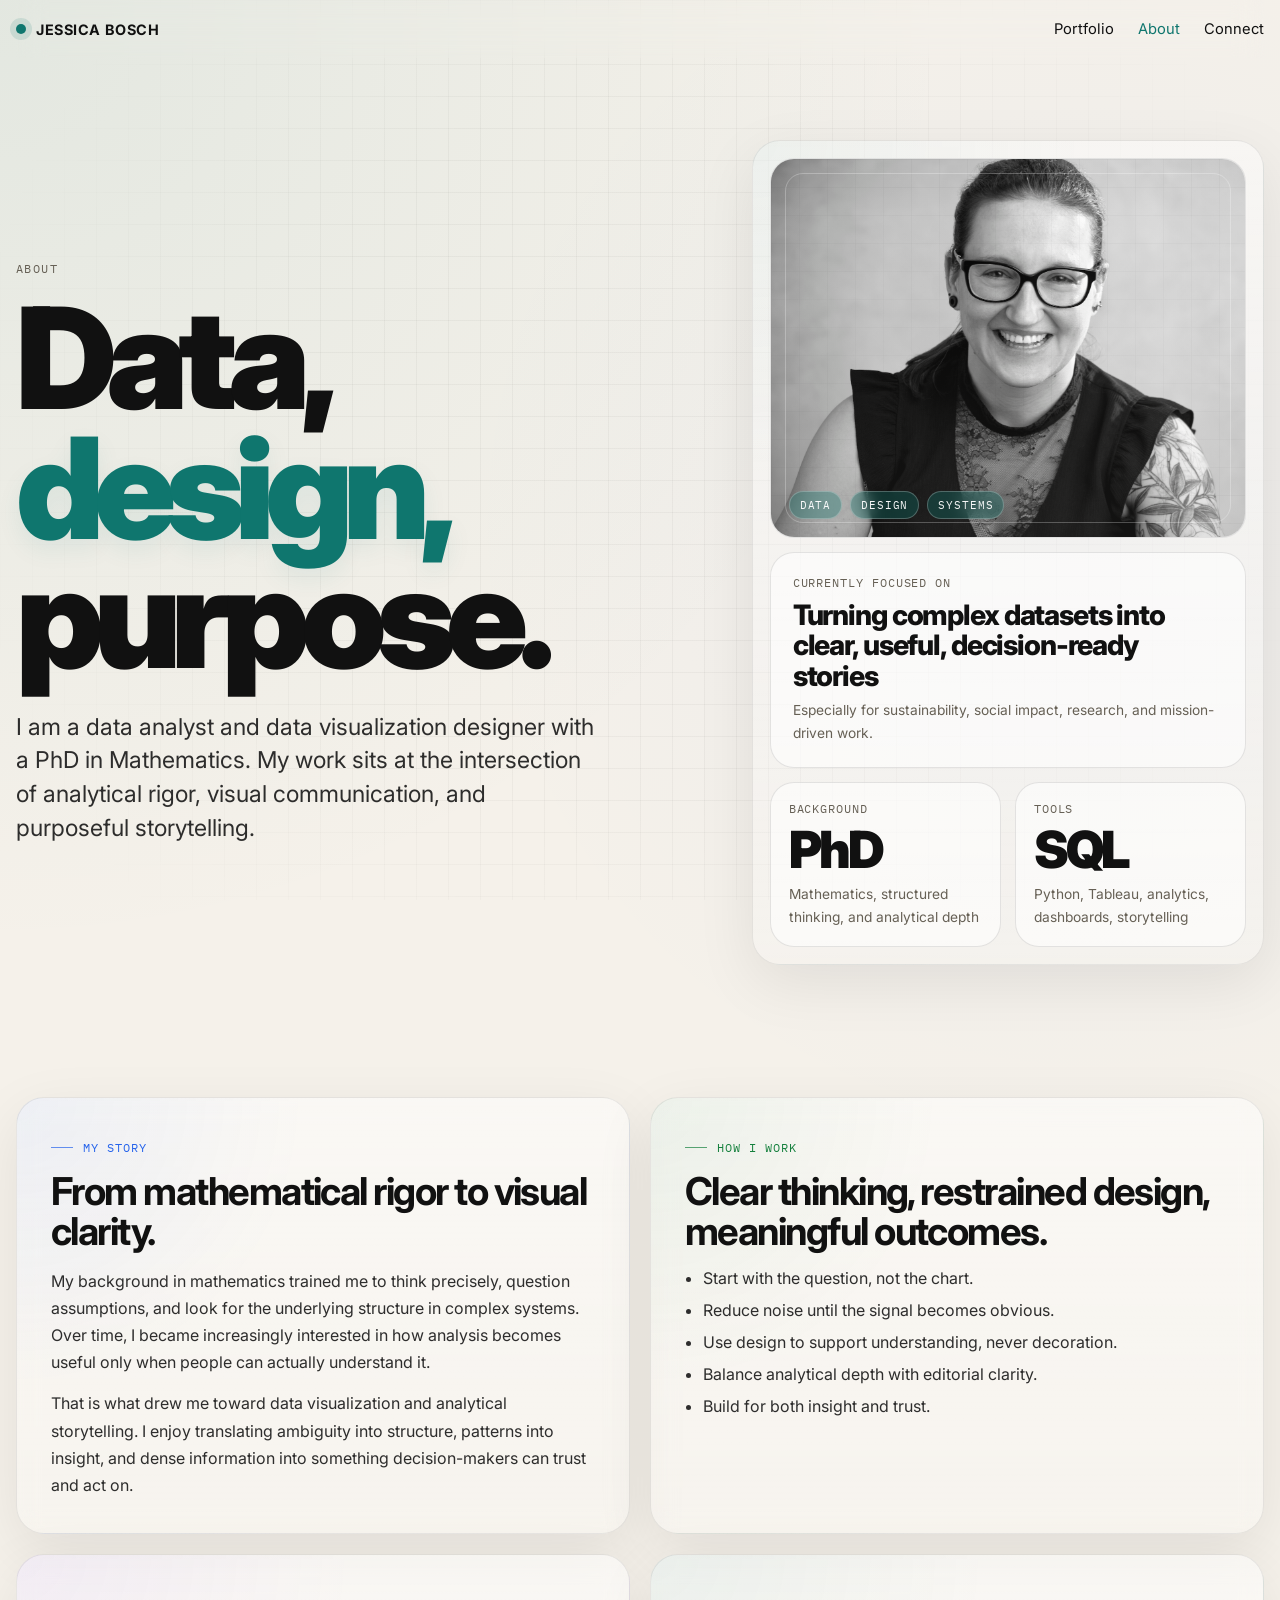
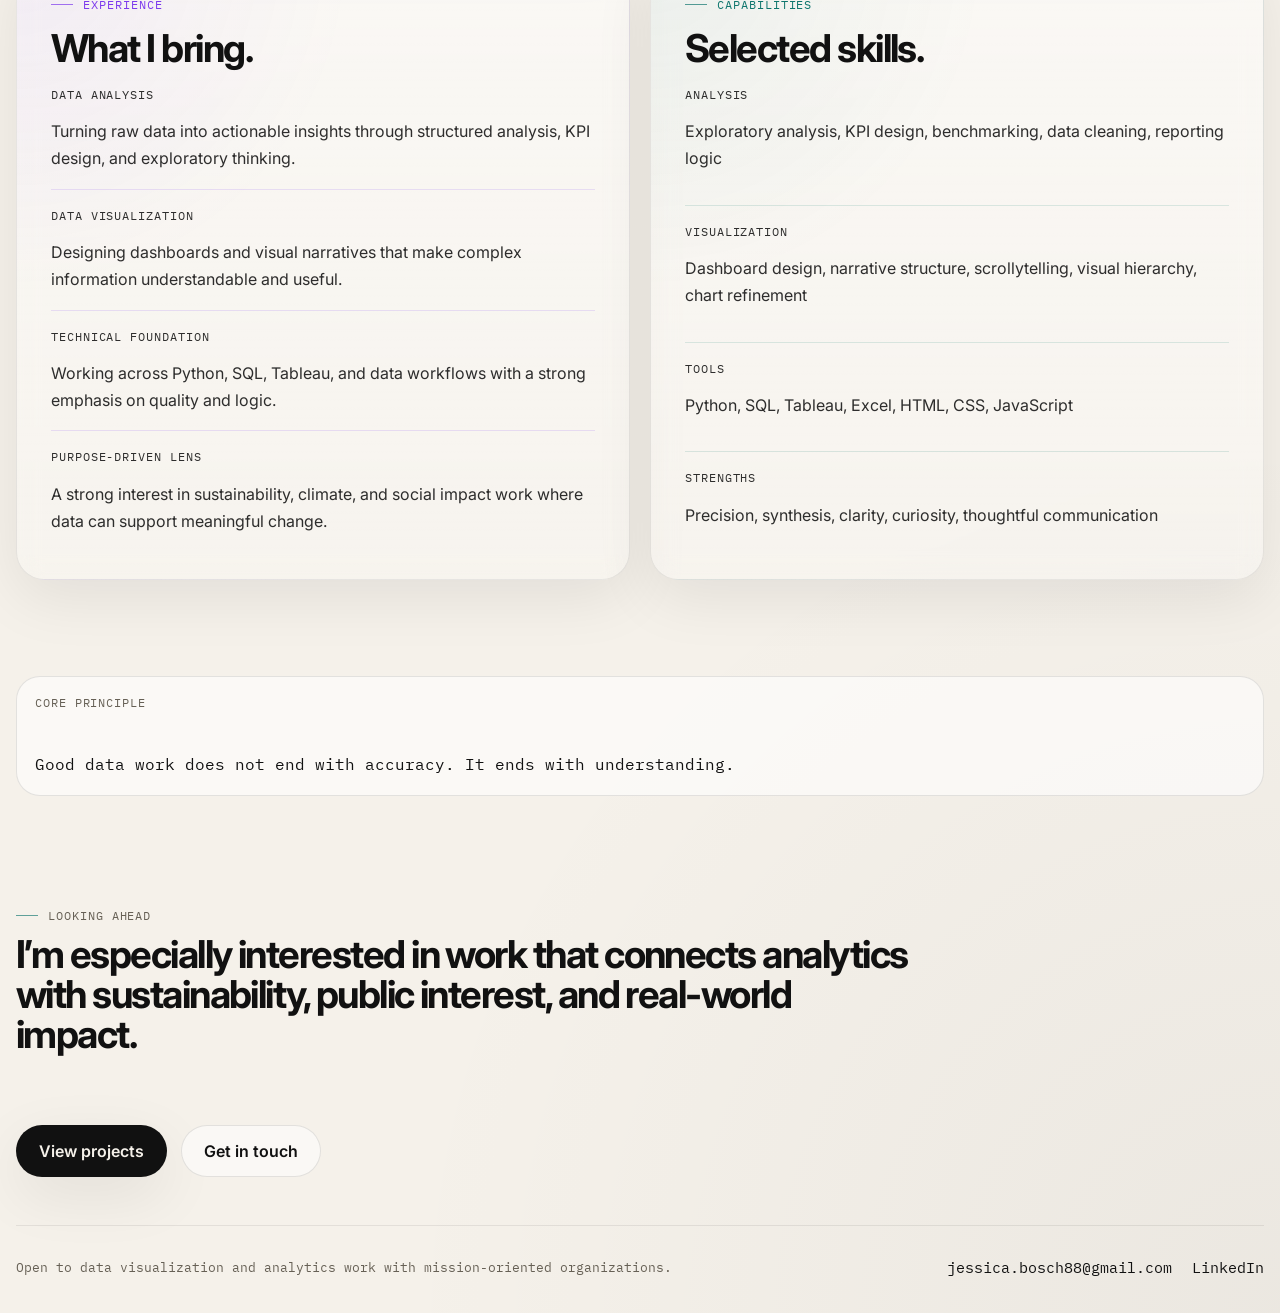
==== about.html @ f6d0ba3a "Homepage design with Portfolio and About section." ====
<!doctype html>
<html lang="en">
  <head>
    <meta charset="UTF-8" />
    <meta name="viewport" content="width=device-width, initial-scale=1.0" />
    <title>About | Jessica Bosch</title>
    <meta
      name="description"
      content="About Jessica Bosch — data analyst and data visualization designer focused on clarity, storytelling, and mission-driven work."
    />
    <link rel="preconnect" href="https://fonts.googleapis.com" />
    <link rel="preconnect" href="https://fonts.gstatic.com" crossorigin />
    <link
      href="https://fonts.googleapis.com/css2?family=Inter:wght@400;500;600;700;800;900&family=IBM+Plex+Mono:wght@400;500&display=swap"
      rel="stylesheet"
    />
    <link rel="stylesheet" href="style.css" />
  </head>
  <body>
    <div class="site-shell">
      <header class="site-header">
        <a href="index.html" class="brand" aria-label="Jessica Bosch home">
          <span class="brand-mark"></span>
          <span>Jessica Bosch</span>
        </a>

        <nav class="site-nav" aria-label="Primary navigation">
          <a href="portfolio.html">Portfolio</a>
          <a href="about.html" aria-current="page">About</a>
          <a href="index.html#connect">Connect</a>
        </nav>
      </header>

      <main class="about-page">
        <section class="hero">
          <section class="hero-copy">
            <p class="eyebrow">About</p>

            <h1 class="hero-title">
              Data,
              <span>design,</span>
              purpose.
            </h1>

            <div class="hero-intro">
              <p class="hero-lead">
                I am a data analyst and data visualization designer with a PhD
                in Mathematics. My work sits at the intersection of analytical
                rigor, visual communication, and purposeful storytelling.
              </p>
            </div>
          </section>

          <aside class="hero-panel" aria-label="Profile summary">
            <div class="panel-grid"></div>

            <div class="panel-card profile-photo profile-photo-data">
              <div class="profile-photo-grid" aria-hidden="true"></div>
              <img
                src="./img/jb_profile_2000px.jpg"
                alt="Portrait of Jessica Bosch"
              />
              <div class="profile-photo-meta" aria-hidden="true">
                <span>Data</span>
                <span>Design</span>
                <span>Systems</span>
              </div>
            </div>

            <div class="panel-card panel-card-large">
              <p class="panel-label">Currently focused on</p>
              <p class="panel-value">
                Turning complex datasets into clear, useful, decision-ready
                stories
              </p>
              <p class="panel-note">
                Especially for sustainability, social impact, research, and
                mission-driven work.
              </p>
            </div>

            <div class="panel-row">
              <div class="panel-card">
                <p class="panel-label">Background</p>
                <p class="panel-stat">PhD</p>
                <p class="panel-note">
                  Mathematics, structured thinking, and analytical depth
                </p>
              </div>

              <div class="panel-card">
                <p class="panel-label">Tools</p>
                <p class="panel-stat">SQL</p>
                <p class="panel-note">
                  Python, Tableau, analytics, dashboards, storytelling
                </p>
              </div>
            </div>
          </aside>
        </section>

        <section class="about-grid">
          <article class="about-section about-story">
            <p class="section-label">My story</p>
            <h2>From mathematical rigor to visual clarity.</h2>
            <p>
              My background in mathematics trained me to think precisely,
              question assumptions, and look for the underlying structure in
              complex systems. Over time, I became increasingly interested in
              how analysis becomes useful only when people can actually
              understand it.
            </p>
            <p>
              That is what drew me toward data visualization and analytical
              storytelling. I enjoy translating ambiguity into structure,
              patterns into insight, and dense information into something
              decision-makers can trust and act on.
            </p>
          </article>

          <article class="about-section about-approach">
            <p class="section-label">How I work</p>
            <h2>Clear thinking, restrained design, meaningful outcomes.</h2>
            <ul class="about-list">
              <li>Start with the question, not the chart.</li>
              <li>Reduce noise until the signal becomes obvious.</li>
              <li>Use design to support understanding, never decoration.</li>
              <li>Balance analytical depth with editorial clarity.</li>
              <li>Build for both insight and trust.</li>
            </ul>
          </article>

          <article class="about-section about-experience">
            <p class="section-label">Experience</p>
            <h2>What I bring.</h2>

            <div class="timeline">
              <div class="timeline-item">
                <p class="timeline-role">Data analysis</p>
                <p class="timeline-text">
                  Turning raw data into actionable insights through structured
                  analysis, KPI design, and exploratory thinking.
                </p>
              </div>

              <div class="timeline-item">
                <p class="timeline-role">Data visualization</p>
                <p class="timeline-text">
                  Designing dashboards and visual narratives that make complex
                  information understandable and useful.
                </p>
              </div>

              <div class="timeline-item">
                <p class="timeline-role">Technical foundation</p>
                <p class="timeline-text">
                  Working across Python, SQL, Tableau, and data workflows with a
                  strong emphasis on quality and logic.
                </p>
              </div>

              <div class="timeline-item">
                <p class="timeline-role">Purpose-driven lens</p>
                <p class="timeline-text">
                  A strong interest in sustainability, climate, and social
                  impact work where data can support meaningful change.
                </p>
              </div>
            </div>
          </article>

          <article class="about-section about-skills">
            <p class="section-label">Capabilities</p>
            <h2>Selected skills.</h2>

            <div class="skill-groups">
              <div class="skill-group">
                <p class="skill-label">Analysis</p>
                <p class="skill-copy">
                  Exploratory analysis, KPI design, benchmarking, data cleaning,
                  reporting logic
                </p>
              </div>

              <div class="skill-group">
                <p class="skill-label">Visualization</p>
                <p class="skill-copy">
                  Dashboard design, narrative structure, scrollytelling, visual
                  hierarchy, chart refinement
                </p>
              </div>

              <div class="skill-group">
                <p class="skill-label">Tools</p>
                <p class="skill-copy">
                  Python, SQL, Tableau, Excel, HTML, CSS, JavaScript
                </p>
              </div>

              <div class="skill-group">
                <p class="skill-label">Strengths</p>
                <p class="skill-copy">
                  Precision, synthesis, clarity, curiosity, thoughtful
                  communication
                </p>
              </div>
            </div>
          </article>
        </section>

        <section class="about-quote-block">
          <div class="panel-card panel-card-quote">
            <p class="panel-label">Core principle</p>
            <p class="quote">
              Good data work does not end with accuracy. It ends with
              understanding.
            </p>
          </div>
        </section>

        <section class="about-cta">
          <div class="about-cta-copy">
            <p class="section-label">Looking ahead</p>
            <h2>
              I’m especially interested in work that connects analytics with
              sustainability, public interest, and real-world impact.
            </h2>
          </div>

          <div class="hero-actions">
            <a class="button button-primary" href="portfolio.html">
              View projects
            </a>
            <a
              class="button button-secondary"
              href="mailto:jessica.bosch88@gmail.com"
            >
              Get in touch
            </a>
          </div>
        </section>
      </main>

      <footer class="site-footer">
        <p>
          Open to data visualization and analytics work with mission-oriented
          organizations.
        </p>

        <div class="footer-links">
          <a href="mailto:jessica.bosch88@gmail.com"
            >jessica.bosch88@gmail.com</a
          >
          <a
            href="https://www.linkedin.com/in/jbosch88/"
            target="_blank"
            rel="noreferrer"
          >
            LinkedIn
          </a>
        </div>
      </footer>
    </div>
  </body>
</html>
---- style.css ----
:root {
  --bg: #f5f1ea;
  --surface: rgba(255, 255, 255, 0.58);
  --surface-strong: rgba(255, 255, 255, 0.84);
  --text: #111111;
  --text-strong: rgba(17, 17, 17, 0.88);
  --muted: #666055;
  --line: rgba(17, 17, 17, 0.1);
  --line-strong: rgba(17, 17, 17, 0.22);

  --accent: #0f766e;
  --accent-strong: #0b5e57;
  --accent-soft: rgba(15, 118, 110, 0.12);
  --accent-wash: rgba(15, 118, 110, 0.06);

  --tableau-accent: #2563eb;
  --tableau-soft: rgba(37, 99, 235, 0.12);

  --github-accent: #15803d;
  --github-soft: rgba(21, 128, 61, 0.12);

  --system-accent: #7c3aed;
  --system-soft: rgba(124, 58, 237, 0.12);

  --shadow: 0 18px 60px rgba(17, 17, 17, 0.08);
}

*,
*::before,
*::after {
  box-sizing: border-box;
}

html {
  scroll-behavior: smooth;
}

body {
  margin: 0;
  min-height: 100vh;
  font-family: "Inter", sans-serif;
  color: var(--text);
  background:
    radial-gradient(
      circle at top left,
      rgba(15, 118, 110, 0.08),
      transparent 30%
    ),
    radial-gradient(
      circle at 85% 18%,
      rgba(37, 99, 235, 0.045),
      transparent 24%
    ),
    radial-gradient(
      circle at bottom right,
      rgba(17, 17, 17, 0.045),
      transparent 28%
    ),
    var(--bg);
  overflow-x: hidden;
  -webkit-font-smoothing: antialiased;
  text-rendering: optimizeLegibility;
}

body::before {
  content: "";
  position: fixed;
  inset: 0;
  background-image:
    linear-gradient(to right, rgba(17, 17, 17, 0.035) 1px, transparent 1px),
    linear-gradient(to bottom, rgba(17, 17, 17, 0.035) 1px, transparent 1px);
  background-size: 32px 32px;
  mask-image: radial-gradient(circle at center, black 45%, transparent 88%);
  pointer-events: none;
}

::selection {
  background: var(--text);
  color: var(--bg);
}

.site-shell {
  width: min(1440px, calc(100% - 32px));
  min-height: 100vh;
  margin: 0 auto;
  display: flex;
  flex-direction: column;
}

.site-header,
.site-footer {
  display: flex;
  align-items: center;
  justify-content: space-between;
  gap: 20px;
  padding: 20px 0;
}

.site-header {
  position: sticky;
  top: 0;
  z-index: 20;
  backdrop-filter: blur(14px);
}

.brand,
.site-nav a,
.site-footer a {
  color: var(--text);
  text-decoration: none;
}

.brand {
  display: inline-flex;
  align-items: center;
  gap: 10px;
  font-size: 0.9rem;
  font-weight: 700;
  letter-spacing: 0.04em;
  text-transform: uppercase;
}

.brand-mark {
  width: 10px;
  height: 10px;
  border-radius: 999px;
  background: var(--accent);
  box-shadow: 0 0 0 6px var(--accent-soft);
}

.site-nav {
  display: flex;
  gap: 24px;
}

.site-nav a,
.site-footer a {
  position: relative;
  font-size: 0.92rem;
}

.site-nav a::after,
.site-footer a::after {
  content: "";
  position: absolute;
  left: 0;
  bottom: -4px;
  width: 100%;
  height: 1px;
  background: currentColor;
  transform: scaleX(0);
  transform-origin: right;
  transition: transform 220ms ease;
}

.site-nav a:hover::after,
.site-footer a:hover::after {
  transform: scaleX(1);
  transform-origin: left;
}

a {
  transition:
    color 220ms ease,
    opacity 220ms ease;
}

.site-nav a:hover,
.site-footer a:hover,
.brand:hover {
  color: var(--accent);
}

.site-nav a[aria-current="page"] {
  color: var(--accent);
}

.site-nav a:focus-visible,
.site-footer a:focus-visible,
.button:focus-visible {
  outline: 2px solid var(--accent);
  outline-offset: 3px;
  border-radius: 999px;
}

.hero {
  flex: 1;
  display: grid;
  grid-template-columns: 1fr;
  gap: 32px;
  align-items: center;
  padding: 36px 0 28px;
}

.hero-copy,
.hero-panel {
  position: relative;
}

.eyebrow,
.panel-label,
.hero-meta,
.site-footer,
.quote {
  font-family: "IBM Plex Mono", monospace;
}

.eyebrow {
  margin: 0 0 18px;
  font-size: 0.78rem;
  letter-spacing: 0.12em;
  text-transform: uppercase;
  color: var(--muted);
}

.hero-title {
  margin: 0;
  max-width: 8ch;
  font-size: clamp(4rem, 12vw, 8.8rem);
  line-height: 0.92;
  letter-spacing: -0.07em;
  font-weight: 900;
}

.hero-title span {
  display: block;
  color: var(--accent);
  text-shadow: 0 10px 24px rgba(15, 118, 110, 0.08);
}

.hero-intro {
  margin-top: 28px;
  max-width: 580px;
}

.hero-lead {
  margin: 0;
  font-size: clamp(1.1rem, 2vw, 1.45rem);
  line-height: 1.45;
  color: var(--text-strong);
}

.hero-meta {
  margin: 14px 0 0;
  font-size: 0.9rem;
  line-height: 1.7;
  color: var(--muted);
}

.hero-actions {
  display: flex;
  flex-wrap: wrap;
  gap: 14px;
  margin-top: 34px;
}

.button {
  display: inline-flex;
  align-items: center;
  justify-content: center;
  min-height: 52px;
  padding: 0 22px;
  border: 1px solid transparent;
  border-radius: 999px;
  text-decoration: none;
  font-weight: 600;
  transition:
    transform 220ms ease,
    background 220ms ease,
    border-color 220ms ease,
    color 220ms ease,
    box-shadow 220ms ease;
}

.button:hover {
  transform: translateY(-1px);
}

.button-primary {
  background: var(--text);
  color: var(--bg);
  box-shadow: var(--shadow);
}

.button-primary:hover {
  background: var(--accent);
  box-shadow: 0 18px 38px rgba(15, 118, 110, 0.22);
}

.button-secondary {
  background: rgba(255, 255, 255, 0.52);
  color: var(--text);
  border-color: var(--line);
}

.button-secondary:hover {
  background: var(--surface-strong);
  border-color: rgba(15, 118, 110, 0.24);
  color: var(--accent-strong);
}

.hero-panel {
  display: flex;
  flex-direction: column;
  gap: 14px;
  min-height: auto;
  padding: 18px;
}

.panel-grid {
  position: absolute;
  inset: 0;
  border: 1px solid rgba(17, 17, 17, 0.08);
  border-radius: 28px;
  background:
    linear-gradient(
      180deg,
      rgba(255, 255, 255, 0.44),
      rgba(255, 255, 255, 0.18)
    ),
    radial-gradient(
      circle at top left,
      rgba(15, 118, 110, 0.08),
      transparent 34%
    );
  backdrop-filter: blur(16px);
  box-shadow: var(--shadow);
}
.panel-card,
.panel-row {
  position: relative;
  z-index: 1;
}
.panel-card:hover {
  transform: translateY(-4px);
  border-color: rgba(15, 118, 110, 0.2);
}

.panel-card-quote {
  background:
    linear-gradient(
      180deg,
      rgba(255, 255, 255, 0.56),
      rgba(255, 255, 255, 0.3)
    ),
    linear-gradient(135deg, rgba(15, 118, 110, 0.05), transparent 60%);
}

.hero-copy > *,
.hero-panel {
  opacity: 0;
  transform: translateY(18px);
  animation: riseIn 0.7s ease forwards;
}

.hero-title {
  animation-delay: 0.05s;
}

.hero-intro {
  animation-delay: 0.18s;
}

.hero-actions {
  animation-delay: 0.3s;
}

.hero-panel {
  animation-delay: 0.42s;
}

@keyframes riseIn {
  to {
    opacity: 1;
    transform: translateY(0);
  }
}

.panel-card {
  border: 1px solid var(--line);
  border-radius: 24px;
  padding: 18px;
  background: var(--surface);
  transition:
    transform 0.25s ease,
    border-color 0.25s ease;
}

.panel-card:hover {
  transform: translateY(-4px);
}

.panel-card-large {
  padding: 22px;
}

.panel-row {
  display: grid;
  grid-template-columns: 1fr 1fr;
  gap: 14px;
}

.panel-label {
  margin: 0 0 8px;
  font-size: 0.72rem;
  letter-spacing: 0.08em;
  text-transform: uppercase;
  color: var(--muted);
}

.panel-value {
  margin: 10px 0 8px;
  font-size: clamp(1.45rem, 2.2vw, 2rem);
  line-height: 1.08;
  font-weight: 800;
  letter-spacing: -0.04em;
}

.panel-stat {
  margin: 8px 0;
  font-size: clamp(2rem, 4vw, 3.25rem);
  line-height: 1;
  font-weight: 900;
  letter-spacing: -0.06em;
}

.panel-note,
.quote {
  margin: 0;
  font-size: 0.86rem;
  line-height: 1.65;
  color: var(--muted);
}

.panel-card-quote {
  min-height: 120px;
  display: flex;
  flex-direction: column;
  justify-content: space-between;
}

.quote {
  font-size: 1rem;
  color: var(--text);
}

.site-footer {
  font-size: 0.82rem;
  color: var(--muted);
  border-top: 1px solid rgba(17, 17, 17, 0.08);
  padding-bottom: 24px;
}

.footer-links {
  display: flex;
  gap: 20px;
  flex-wrap: wrap;
}

/* =========================
   NATIVE CURSOR BEHAVIOR
========================= */

/* Default cursor */
body {
  cursor: default;
}

/* Hand cursor on interactive elements */
a,
button {
  cursor: pointer;
}

@media (min-width: 960px) {
  .hero {
    grid-template-columns: minmax(0, 1.08fr) minmax(360px, 0.8fr);
    gap: 44px;
    padding: 48px 0 36px;
  }
}

@media (max-width: 959px) {
  .site-header {
    position: relative;
    padding-top: 18px;
  }

  .site-nav {
    gap: 16px;
    flex-wrap: wrap;
    justify-content: flex-end;
  }
}

@media (max-width: 720px) {
  .site-shell {
    width: min(100% - 24px, 1440px);
  }

  .site-header,
  .site-footer {
    flex-direction: column;
    align-items: flex-start;
  }

  .site-nav {
    justify-content: flex-start;
  }

  .hero {
    padding-top: 12px;
  }

  .panel-row {
    grid-template-columns: 1fr;
  }
}

@media (prefers-reduced-motion: reduce) {
  html {
    scroll-behavior: auto;
  }

  *,
  *::before,
  *::after {
    animation: none !important;
    transition: none !important;
  }
}

.about-page {
  display: flex;
  flex-direction: column;
  gap: 72px;
  padding: 24px 0 40px;
}

.about-section,
.about-quote-block,
.about-cta {
  opacity: 0;
  transform: translateY(18px);
  animation: riseIn 0.7s ease forwards;
}

.about-grid {
  display: grid;
  grid-template-columns: 1fr;
  gap: 18px;
}

.about-section {
  position: relative;
  border: 1px solid rgba(17, 17, 17, 0.08);
  border-radius: 28px;
  padding: 26px;
  background:
    linear-gradient(
      180deg,
      rgba(255, 255, 255, 0.5),
      rgba(255, 255, 255, 0.22)
    ),
    radial-gradient(
      circle at top left,
      var(--about-soft, rgba(15, 118, 110, 0.08)),
      transparent 38%
    );
  backdrop-filter: blur(12px);
  box-shadow: var(--shadow);
  transition:
    transform 0.25s ease,
    border-color 0.25s ease,
    box-shadow 0.25s ease;
}

.about-section:hover {
  transform: translateY(-4px);
  border-color: rgba(17, 17, 17, 0.14);
}

.about-section:nth-child(1) {
  animation-delay: 0.22s;
}

.about-section:nth-child(2) {
  animation-delay: 0.28s;
}

.about-section:nth-child(3) {
  animation-delay: 0.34s;
}

.about-section:nth-child(4) {
  animation-delay: 0.4s;
}

.section-label,
.skill-label,
.timeline-role {
  font-family: "IBM Plex Mono", monospace;
  text-transform: uppercase;
  letter-spacing: 0.08em;
}

.section-label {
  margin: 0 0 12px;
  font-size: 0.74rem;
  color: var(--muted);
}

.section-label {
  position: relative;
  display: inline-flex;
  align-items: center;
  gap: 10px;
}

.section-label::before {
  content: "";
  width: 22px;
  height: 1px;
  background: var(--accent);
  opacity: 0.65;
}

.about-section .section-label {
  color: var(--about-accent, var(--muted));
}

.about-section .section-label::before {
  background: var(--about-accent, var(--accent));
  opacity: 0.7;
}

.about-section h2,
.about-cta h2 {
  margin: 0 0 16px;
  font-size: clamp(1.65rem, 3vw, 2.6rem);
  line-height: 1.04;
  letter-spacing: -0.04em;
}

.about-section p {
  margin: 0 0 14px;
  max-width: 68ch;
  line-height: 1.7;
  color: var(--text-strong);
}

.about-section p:last-child {
  margin-bottom: 0;
}

.about-list {
  margin: 0;
  padding-left: 18px;
  display: grid;
  gap: 12px;
  color: var(--text-strong);
}

.timeline {
  display: grid;
  gap: 16px;
}

.timeline-item {
  padding-top: 16px;
  border-top: 1px solid
    color-mix(in srgb, var(--about-accent, var(--accent)) 14%, transparent);
}

.timeline-item:first-child {
  padding-top: 0;
  border-top: 0;
}

.timeline-role,
.skill-label {
  margin: 0 0 6px;
  font-size: 0.72rem;
  color: var(--muted);
}

.timeline-text,
.skill-copy {
  margin: 0;
  line-height: 1.7;
  color: var(--text-strong);
}

.skill-groups {
  display: grid;
  gap: 16px;
}

.skill-group {
  padding: 16px 0;
  border-top: 1px solid
    color-mix(in srgb, var(--about-accent, var(--accent)) 14%, transparent);
}

.skill-group:first-child {
  padding-top: 0;
  border-top: 0;
}

.about-quote-block {
  animation-delay: 0.46s;
}

.about-cta {
  display: flex;
  flex-direction: column;
  gap: 20px;
  padding: 8px 0 0;
  animation-delay: 0.52s;
}

.about-cta-copy {
  max-width: 900px;
}

@media (min-width: 960px) {
  .about-page {
    gap: 88px;
    padding: 34px 0 48px;
  }

  .about-grid {
    grid-template-columns: 1fr 1fr;
    gap: 20px;
  }

  .about-section {
    min-height: 100%;
    padding: 30px;
  }
}

@media (min-width: 1280px) {
  .about-page {
    gap: 96px;
  }

  .about-section {
    padding: 34px;
  }
}

@media (max-width: 720px) {
  .about-page {
    gap: 56px;
  }

  .about-section {
    padding: 22px;
    border-radius: 24px;
  }
}

.profile-photo {
  position: relative;
  height: clamp(220px, 28vw, 280px);
  padding: 0;
  overflow: hidden;
  isolation: isolate;
}

.profile-photo img {
  width: 100%;
  height: 100%;
  display: block;
  object-fit: cover;
  object-position: center 20%;
}

.profile-photo-data::after {
  content: "";
  position: absolute;
  inset: 0;
  background: linear-gradient(
    180deg,
    rgba(245, 241, 234, 0.02) 0%,
    rgba(245, 241, 234, 0.08) 100%
  );
  pointer-events: none;
  z-index: 1;
}

.profile-photo-grid {
  position: absolute;
  inset: 0;
  background-image:
    linear-gradient(to right, rgba(17, 17, 17, 0.08) 1px, transparent 1px),
    linear-gradient(to bottom, rgba(17, 17, 17, 0.08) 1px, transparent 1px);
  background-size: 28px 28px;
  mask-image: linear-gradient(
    180deg,
    rgba(0, 0, 0, 0.72) 0%,
    rgba(0, 0, 0, 0.36) 45%,
    rgba(0, 0, 0, 0.72) 100%
  );
  opacity: 0.48;
  mix-blend-mode: multiply;
  pointer-events: none;
  z-index: 2;
}

.profile-photo::before {
  content: "";
  position: absolute;
  inset: 14px;
  border: 1px solid rgba(255, 255, 255, 0.26);
  border-radius: 18px;
  pointer-events: none;
  z-index: 3;
}

.profile-photo-meta {
  position: absolute;
  left: 18px;
  right: 18px;
  bottom: 18px;
  z-index: 4;
  display: flex;
  flex-wrap: wrap;
  gap: 8px;
}

.profile-photo-meta span {
  display: inline-flex;
  align-items: center;
  min-height: 28px;
  padding: 0 10px;
  border: 1px solid rgba(255, 255, 255, 0.24);
  border-radius: 999px;
  background: rgba(15, 118, 110, 0.34);
  backdrop-filter: blur(8px);
  color: rgba(255, 255, 255, 0.96);
  font-family: "IBM Plex Mono", monospace;
  font-size: 0.68rem;
  letter-spacing: 0.08em;
  text-transform: uppercase;
}

@media (min-width: 960px) {
  .profile-photo {
    min-height: 380px;
  }

  .profile-photo img {
    min-height: 380px;
  }
}

@media (max-width: 720px) {
  .profile-photo {
    min-height: 280px;
    border-radius: 24px;
  }

  .profile-photo img {
    min-height: 280px;
  }

  .profile-photo-grid {
    background-size: 24px 24px;
  }
}

.portfolio-page {
  display: flex;
  flex-direction: column;
  gap: 72px;
  padding: 24px 0 40px;
}

.portfolio-intro,
.portfolio-stream,
.portfolio-cta {
  opacity: 0;
  transform: translateY(18px);
  animation: riseIn 0.7s ease forwards;
}

.portfolio-intro {
  animation-delay: 0.22s;
}

.portfolio-stream {
  animation-delay: 0.3s;
}

.portfolio-cta {
  animation-delay: 0.38s;
}

.portfolio-intro-copy {
  max-width: 780px;
}

.portfolio-intro-copy h2,
.portfolio-cta h2 {
  margin: 0 0 16px;
  font-size: clamp(1.65rem, 3vw, 2.6rem);
  line-height: 1.04;
  letter-spacing: -0.04em;
}

.portfolio-intro-copy p:last-child {
  margin: 0;
  max-width: 68ch;
  line-height: 1.7;
  color: var(--text-strong);
}

.portfolio-gallery {
  display: flex;
  flex-direction: column;
  gap: 28px;
}

.projects-rail {
  display: grid;
  grid-auto-flow: row;
  gap: 20px;
}

.project-slide {
  display: grid;
  grid-template-columns: 1fr;
  gap: 20px;
  padding: 22px;
  border: 1px solid rgba(17, 17, 17, 0.08);
  border-radius: 28px;
  background:
    linear-gradient(
      180deg,
      rgba(255, 255, 255, 0.5),
      rgba(255, 255, 255, 0.22)
    ),
    radial-gradient(
      circle at top left,
      var(--project-soft, rgba(15, 118, 110, 0.08)),
      transparent 38%
    );
  backdrop-filter: blur(12px);
  box-shadow: var(--shadow);
}

.project-slide-copy h3 {
  margin: 0 0 12px;
  font-size: clamp(1.5rem, 2.8vw, 2.5rem);
  line-height: 1.02;
  letter-spacing: -0.04em;
}

.project-system-panel {
  display: grid;
  grid-template-columns: 1fr;
  gap: 14px;
}

@media (min-width: 960px) {
  .projects-rail {
    display: grid;
    grid-auto-flow: column;
    grid-auto-columns: minmax(82vw, 82vw);
    gap: 24px;
    overflow-x: auto;
    overscroll-behavior-x: contain;
    padding-bottom: 12px;
    scroll-snap-type: x mandatory;
    scrollbar-width: thin;
  }

  .projects-rail::-webkit-scrollbar {
    height: 10px;
  }

  .projects-rail::-webkit-scrollbar-track {
    background: rgba(17, 17, 17, 0.06);
    border-radius: 999px;
  }

  .projects-rail::-webkit-scrollbar-thumb {
    background: rgba(17, 17, 17, 0.2);
    border-radius: 999px;
  }

  .project-slide {
    min-height: 78vh;
    grid-template-columns: minmax(320px, 0.78fr) minmax(0, 1.22fr);
    gap: 24px;
    padding: 28px;
    scroll-snap-align: start;
    scroll-snap-stop: always;
  }

  .project-slide-system {
    grid-template-columns: minmax(320px, 0.9fr) minmax(320px, 0.9fr);
  }

  .project-preview,
  .project-preview iframe {
    min-height: 100%;
    height: 100%;
  }

  .project-system-panel {
    grid-template-columns: 1fr;
    align-content: stretch;
  }
}

@media (min-width: 1280px) {
  .projects-rail {
    grid-auto-columns: minmax(74vw, 74vw);
  }

  .project-slide {
    min-height: 80vh;
    padding: 30px;
  }
}

.project-copy h3 {
  margin: 0 0 12px;
  font-size: clamp(1.5rem, 2.8vw, 2.5rem);
  line-height: 1.02;
  letter-spacing: -0.04em;
}

.project-platform {
  margin: 0 0 12px;
  font-family: "IBM Plex Mono", monospace;
  font-size: 0.74rem;
  letter-spacing: 0.08em;
  text-transform: uppercase;
  color: var(--project-accent, var(--muted));
}

.project-summary {
  margin: 0;
  max-width: 62ch;
  line-height: 1.7;
  color: var(--text-strong);
}

.project-tags {
  display: flex;
  flex-wrap: wrap;
  gap: 10px;
  margin-top: 20px;
}

.project-tags span {
  display: inline-flex;
  align-items: center;
  min-height: 32px;
  padding: 0 12px;
  border: 1px solid var(--line);
  border-radius: 999px;
  background: var(--project-soft, rgba(255, 255, 255, 0.5));
  font-family: "IBM Plex Mono", monospace;
  font-size: 0.72rem;
  letter-spacing: 0.04em;
  text-transform: uppercase;
  color: var(--project-accent, var(--muted));
}

.project-links {
  display: flex;
  flex-wrap: wrap;
  gap: 12px;
  margin-top: 22px;
}

.project-preview {
  position: relative;
  overflow: hidden;
  min-height: 360px;
  border: 1px solid var(--line);
  border-radius: 22px;
  background:
    linear-gradient(
      180deg,
      rgba(255, 255, 255, 0.78),
      rgba(255, 255, 255, 0.62)
    ),
    radial-gradient(
      circle at top left,
      var(--project-soft, rgba(15, 118, 110, 0.06)),
      transparent 42%
    );
}

.project-preview iframe {
  width: 100%;
  height: 100%;
  min-height: 360px;
  border: 0;
  display: block;
  background: #fff;
}

.project-preview-browser {
  padding-top: 44px;
}

.browser-chrome {
  position: absolute;
  top: 0;
  left: 0;
  right: 0;
  height: 44px;
  display: flex;
  align-items: center;
  gap: 8px;
  padding: 0 14px;
  border-bottom: 1px solid var(--line);
  background: rgba(245, 241, 234, 0.92);
  z-index: 2;
}

.browser-chrome span {
  width: 10px;
  height: 10px;
  border-radius: 999px;
  background: rgba(17, 17, 17, 0.18);
}

.project-card-dual {
  grid-template-columns: 1fr;
}

.project-metrics {
  display: grid;
  grid-template-columns: 1fr;
  gap: 14px;
}

.metric-card {
  border: 1px solid var(--line);
  border-radius: 22px;
  padding: 20px;
  background:
    linear-gradient(
      180deg,
      rgba(255, 255, 255, 0.68),
      rgba(255, 255, 255, 0.42)
    ),
    radial-gradient(circle at top left, var(--system-soft), transparent 42%);
}

.metric-value {
  margin: 8px 0;
  font-size: clamp(1.8rem, 3vw, 2.6rem);
  line-height: 1;
  font-weight: 900;
  letter-spacing: -0.05em;
}

.portfolio-cta {
  display: flex;
  flex-direction: column;
  gap: 20px;
  padding: 8px 0 0;
}

@media (min-width: 960px) {
  .portfolio-page {
    gap: 88px;
    padding: 34px 0 48px;
  }

  .project-card {
    grid-template-columns: minmax(0, 0.9fr) minmax(0, 1.1fr);
    align-items: start;
    gap: 24px;
    padding: 26px;
  }

  .project-card-featured {
    grid-template-columns: minmax(0, 0.82fr) minmax(0, 1.18fr);
  }

  .project-card-dual {
    grid-template-columns: minmax(0, 1fr) minmax(280px, 0.72fr);
  }

  .project-metrics {
    grid-template-columns: 1fr;
  }

  .project-preview,
  .project-preview iframe {
    min-height: 420px;
  }
}

@media (min-width: 1280px) {
  .portfolio-page {
    gap: 96px;
  }

  .project-card {
    padding: 30px;
  }

  .project-preview,
  .project-preview iframe {
    min-height: 480px;
  }
}

@media (max-width: 720px) {
  .portfolio-page {
    gap: 56px;
  }

  .project-card {
    padding: 20px;
    border-radius: 24px;
  }

  .project-preview,
  .project-preview iframe {
    min-height: 300px;
  }
}

.project-slide-tableau {
  --project-accent: var(--tableau-accent);
  --project-soft: var(--tableau-soft);
}

.project-slide-browser {
  --project-accent: var(--github-accent);
  --project-soft: var(--github-soft);
}

.project-slide-system {
  --project-accent: var(--system-accent);
  --project-soft: var(--system-soft);
}

.about-story {
  --about-accent: var(--tableau-accent);
  --about-soft: var(--tableau-soft);
}

.about-approach {
  --about-accent: var(--github-accent);
  --about-soft: var(--github-soft);
}

.about-experience {
  --about-accent: var(--system-accent);
  --about-soft: var(--system-soft);
}

.about-skills {
  --about-accent: var(--accent);
  --about-soft: var(--accent-soft);
}
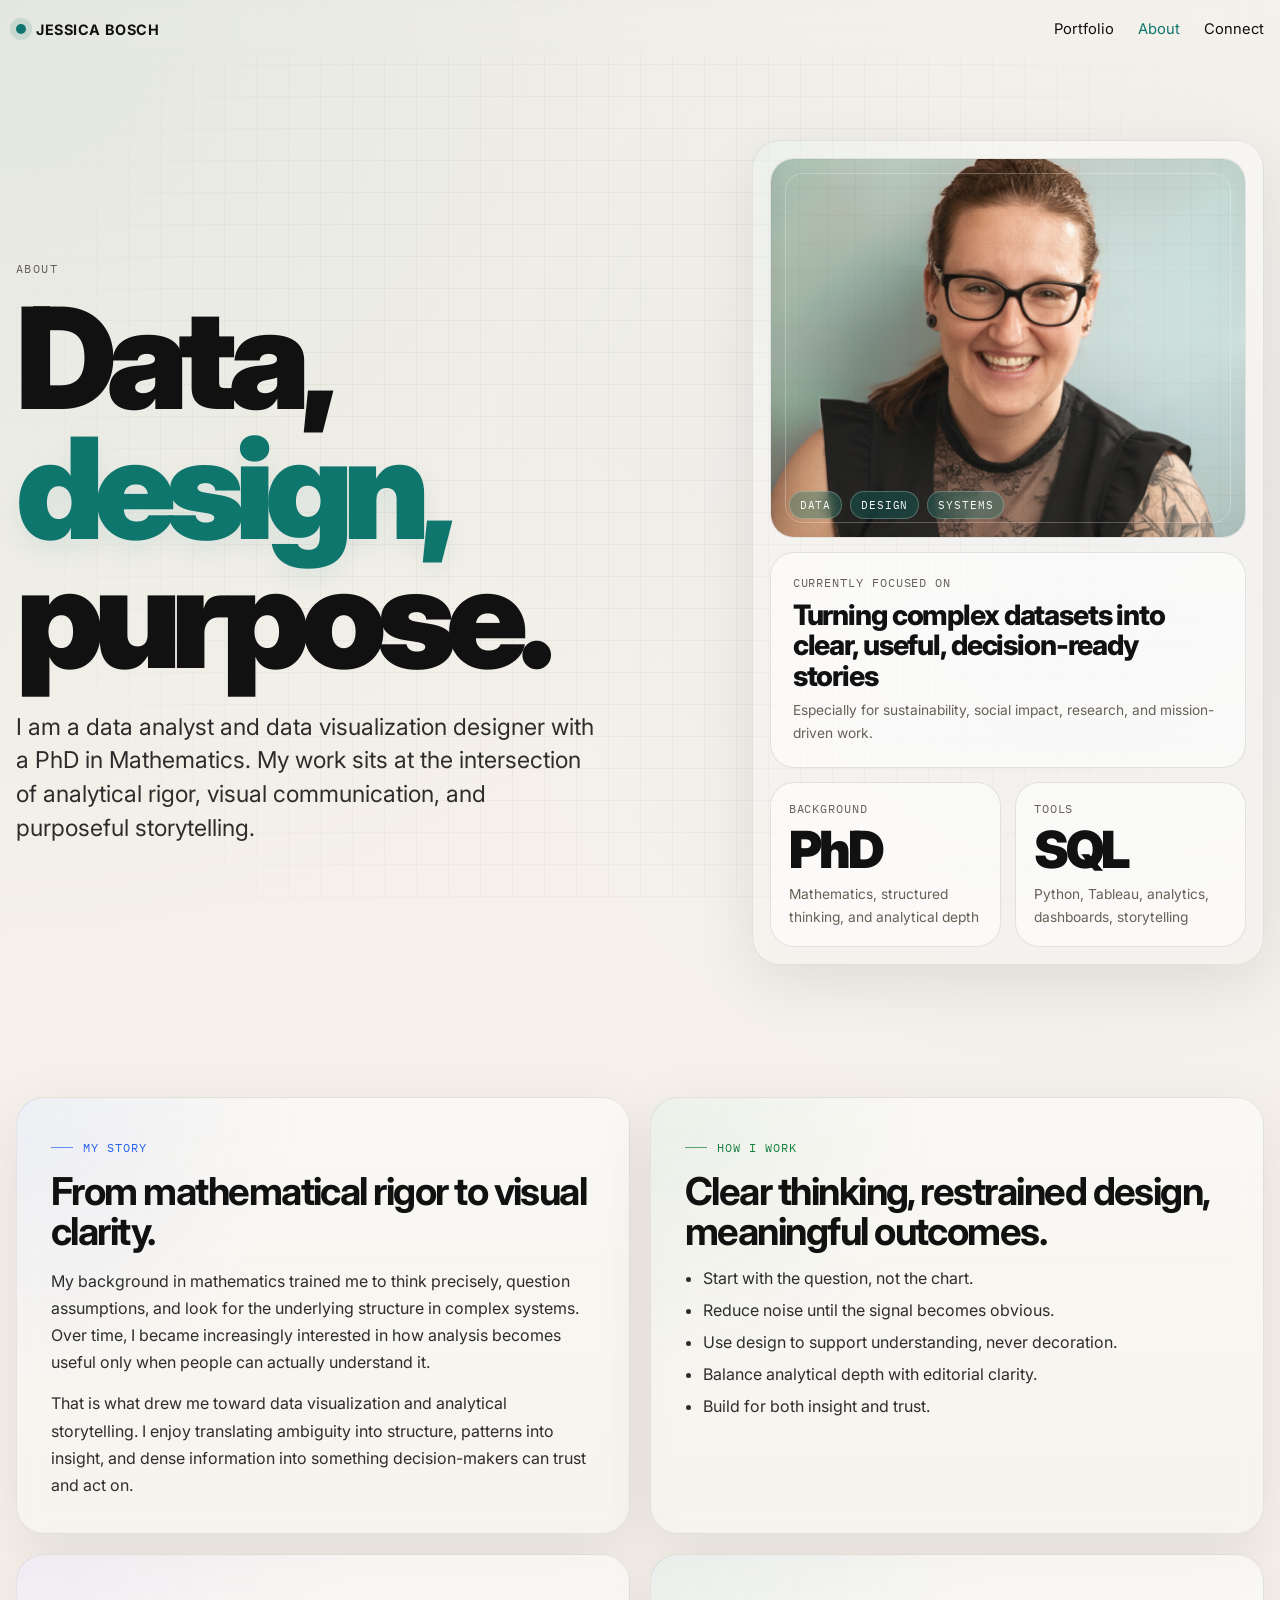
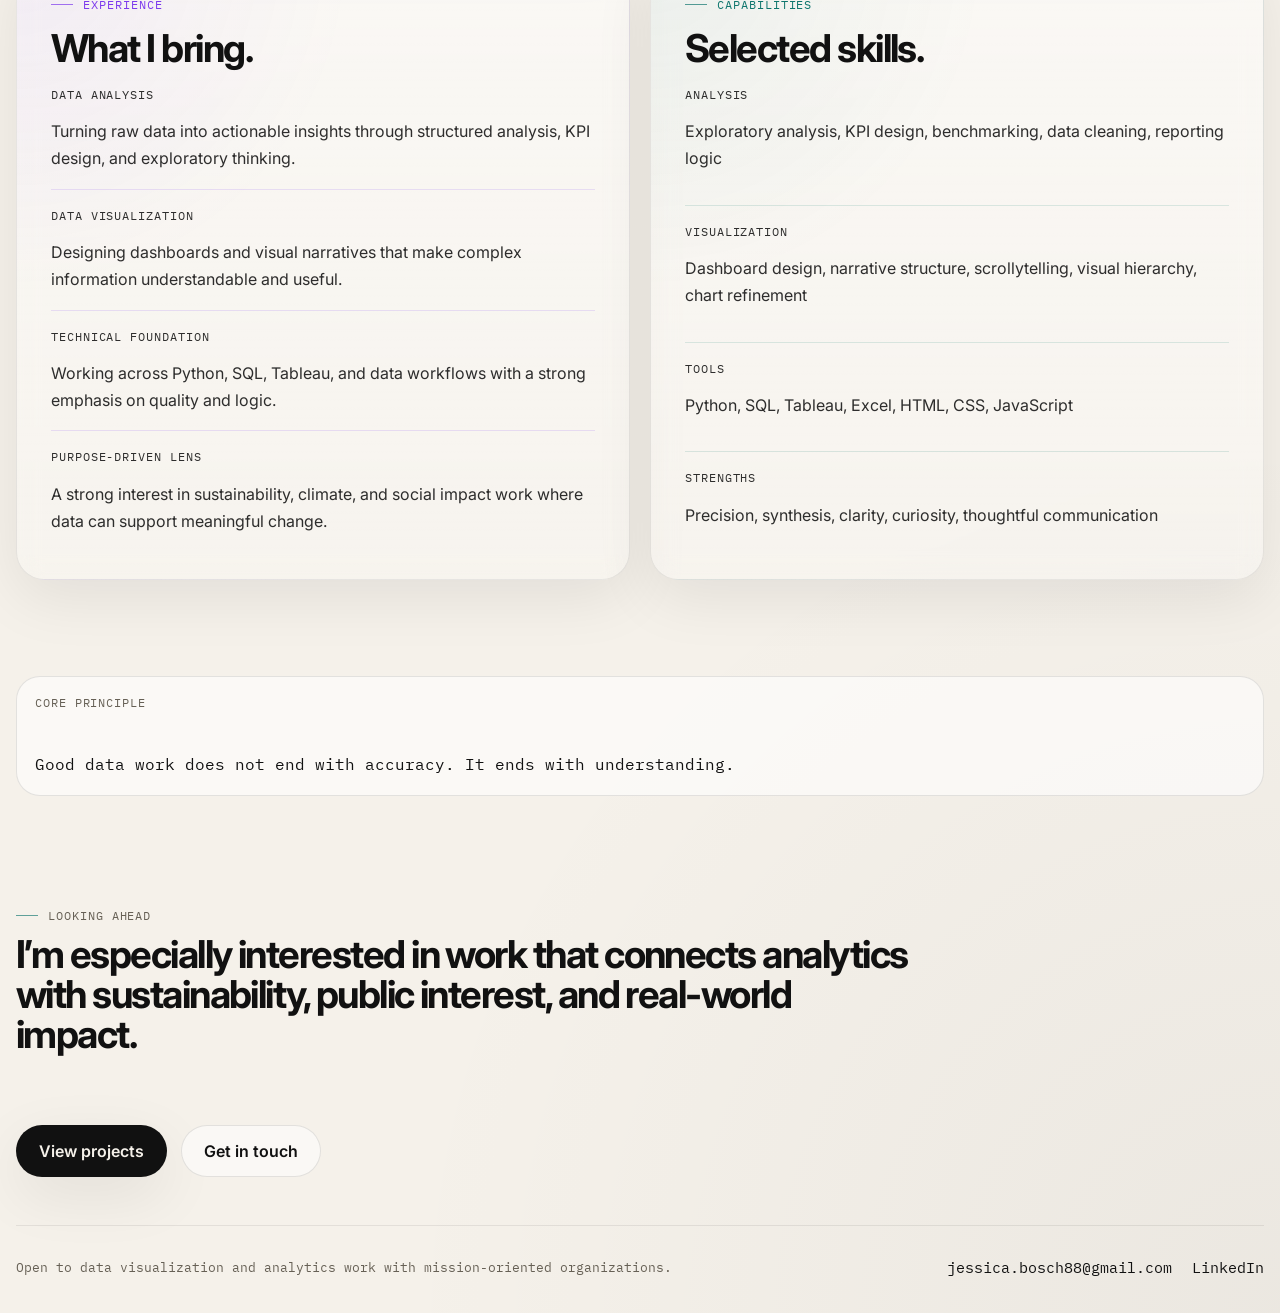
==== commit 5b9387a9: "Changed profile pic." ====
--- a/about.html
+++ b/about.html
@@ -57,7 +57,7 @@
             <div class="panel-card profile-photo profile-photo-data">
               <div class="profile-photo-grid" aria-hidden="true"></div>
               <img
-                src="./img/jb_profile_2000px.jpg"
+                src="./img/Jessica_Bosch.png"
                 alt="Portrait of Jessica Bosch"
               />
               <div class="profile-photo-meta" aria-hidden="true">
--- a/style.css
+++ b/style.css
@@ -1231,6 +1231,87 @@
   .project-preview iframe {
     min-height: 300px;
   }
+
+  .project-preview-tableau {
+    min-height: clamp(420px, 72vh, 680px);
+  }
+
+  .project-preview-tableau iframe {
+    height: 100%;
+    min-height: clamp(420px, 72vh, 680px);
+  }
+
+  .project-preview-browser {
+    min-height: clamp(360px, 60vh, 560px);
+  }
+
+  .project-preview-browser iframe {
+    height: 100%;
+    min-height: clamp(360px, 60vh, 560px);
+  }
+
+  .project-slide {
+    gap: 16px;
+  }
+
+  .project-preview {
+    border-radius: 20px;
+    overflow: hidden;
+  }
+}
+
+@media (min-width: 1800px) {
+  .projects-rail {
+    grid-auto-columns: 100%;
+    align-items: start;
+  }
+
+  .project-slide,
+  .project-slide-system {
+    width: 100%;
+    max-width: none;
+    margin: 0;
+    grid-template-columns: 1fr !important;
+    grid-template-rows: auto auto;
+    gap: 18px !important;
+    min-height: auto !important;
+    align-content: start;
+  }
+
+  .project-slide-copy {
+    width: 100%;
+    max-width: none;
+    height: auto;
+    margin-bottom: 0;
+    overflow: visible;
+  }
+
+  .project-slide-copy h3 {
+    max-width: none;
+  }
+
+  .project-summary {
+    max-width: none;
+  }
+
+  .project-preview,
+  .project-system-panel {
+    align-self: start;
+    min-height: auto !important;
+    height: auto !important;
+  }
+
+  .project-preview iframe {
+    display: block;
+    height: auto !important;
+  }
+
+  .project-preview-tableau,
+  .project-preview-tableau iframe,
+  .project-preview-browser,
+  .project-preview-browser iframe {
+    min-height: clamp(680px, 70vh, 900px) !important;
+  }
 }
 
 .project-slide-tableau {
